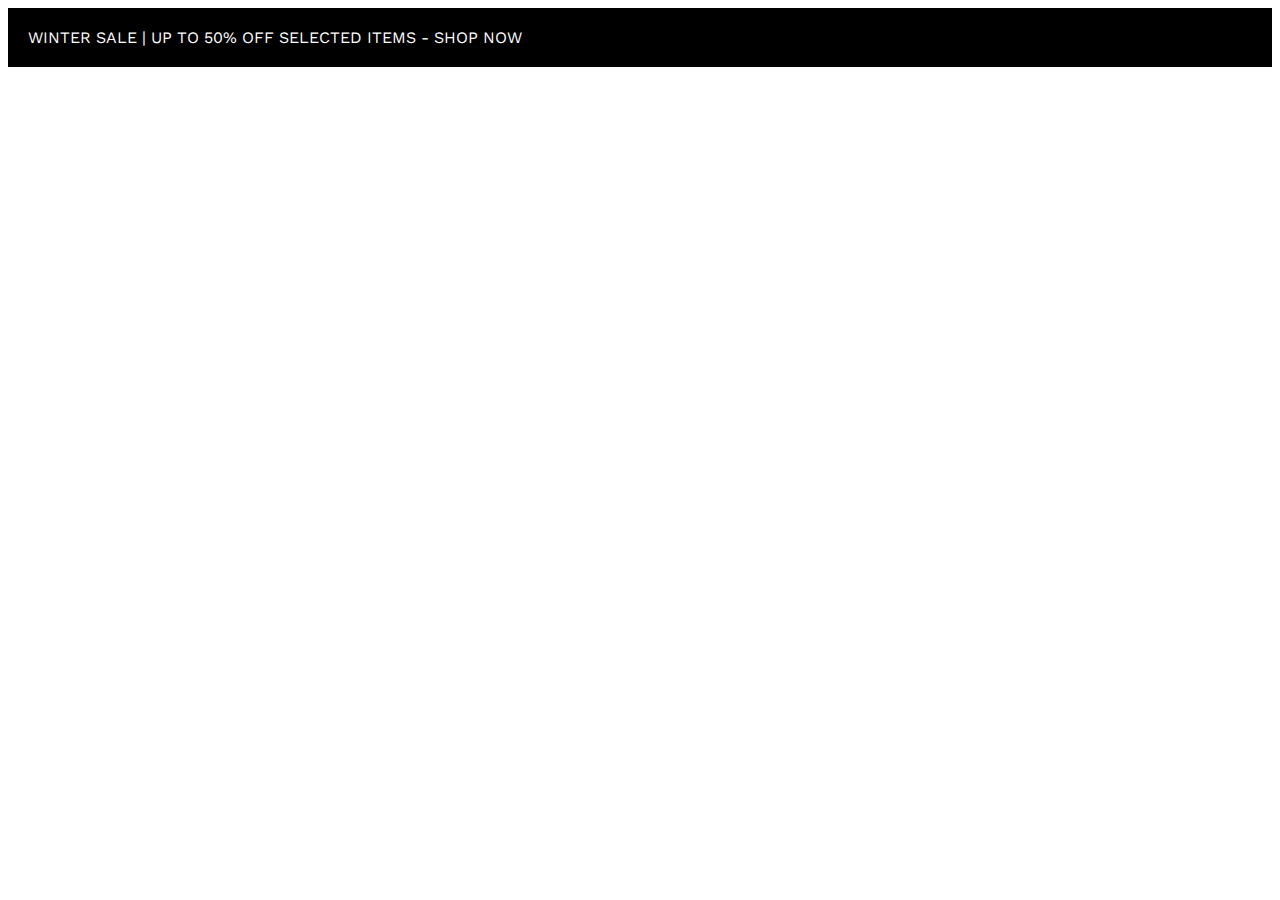
==== driverCards.html @ 0b95987c "Initial Commit" ====
<!DOCTYPE html>
<html lang="en">
<head>
    <meta charset="UTF-8">
    <meta name="viewport" content="width=device-width, initial-scale=1.0">
    <title>Driver Cards</title>
    <link rel="stylesheet" href="style.css" />
</head>
<body class="driverCardsHeader">
    <section class="sectionOne">
        <span>WINTER SALE | UP TO 50% OFF SELECTED ITEMS - SHOP NOW</span>
    </section>
    <section class="sectionTwo">

    </section>
</body>
</html>
---- style.css ----
@import url('https://fonts.googleapis.com/css2?family=Bebas+Neue&family=Work+Sans&display=swap');
@import url('https://fonts.googleapis.com/css2?family=Bebas+Neue&family=Open+Sans:wght@300&family=Work+Sans&display=swap');

* {
    font-family: 'Work Sans', sans-serif;
}

.indexBodyCls {
    background-image: url('/images/background.jpg');
    background-repeat: no-repeat;
}

.headerClass {
    display: flex;
}

.headerLogo {
    margin-top: -80px;
    margin-left: 18px;
}

.headerObj2 {
    margin-top: 35px;
    margin-left: 800px;
    text-decoration: none;
    font-size: 22px;
    color: white;
    height: 40px;
}

.headerObj3 {
    margin-top: 35px;
    margin-left: 70px;
    text-decoration: none;
    font-size: 22px;
    color: white;
    height: 40px;
}

.headerObj4 {
    margin-top: 35px;
    margin-left: 70px;
    text-decoration: none;
    font-size: 22px;
    color: white;
    height: 40px;
    /* text-decoration-color: none; */
}

.headerObj5 {
    margin-top: 35px;
    margin-left: 70px;
    text-decoration: none;
    font-size: 22px;
    color: white;
    height: 40px;
}

.headerObj6 {
    margin-top: 35px;
    margin-left: 70px;
    text-decoration: none;
    font-size: 22px;
    color: white;
    height: 40px;
}

.headerClass a:hover {
    color: rgb(153, 149, 149);
}

.shopArrow {
    margin-top: -39px;
    margin-left: 56px;
    font-size: 35px;
}

.aboutArrow{
    margin-top: -39px;
    margin-left: 65px;
    font-size: 35px;
}

.shopContent {
    display: none;
    position: absolute;
    /* width: 170px;
    height: 180px; */
    background-color: rgb(153, 149, 149);
    color: black;
    min-width: 100px;
    box-shadow: 0px 8px 16px 0px rgba(0, 0, 0, 0.2);
    margin-top: 5px;
    padding: 0px 0px 0px 0px;
    font-size: 17px;
    z-index: 1;
}

.headerObj3:hover .shopContent {
    display: block;
}

.aboutContent {
    display: none;
    position: absolute;
    background-color: rgb(153, 149, 149);
    color: black;
    min-width: 100px;
    box-shadow: 0px 8px 16px 0px rgba(0, 0, 0, 0.2);
    margin-top: 5px;
    padding: 0px 0px 0px 0px;
    font-size: 17px;
    z-index: 1;
}

.headerObj6:hover .aboutContent {
    display: block;
}

.quote1{
    margin-left: 150px;
    width: 500px;
    height: 200px;
    justify-content: left;
    background-color: transparent;
    opacity: .5;
    /* border-style: solid;
    border-width: 15px; */
    /* border-color: grey; */
    border-radius: 20px;
    font-family: 'Bebas Neue', sans-serif;
    font-size: 35px;
    color: rgb(255, 253, 251);
    text-transform: uppercase;
}

.partnersBodyCls{
    background-image: url('/images/background2.png');
    background-repeat: no-repeat;
    position: absolute;
}

.partnersDiv{
    background-color: black;
    margin-left: 250px;
    margin-top: -130px;
    width: 1300px;
    height: 880px;
    /* justify-content: center; */
    /* background-color: transparent; */
    opacity: .9;
    /* border-style: solid;
    border-width: 15px; */
    /* border-color: grey; */
    border-radius: 40px;
    /* font-family: 'Bebas Neue', sans-serif; */
    font-size: 35px;
    color: rgb(243, 241, 240);
}

.titlePartnercls{
    text-align: center;
    padding-top: 30px;
}

.titlePartnerLogo{
    padding-left: 490px;
}

.principalPartnercls{
    text-align: center;
}

.principalPartnerLogo{
    padding-left: 560px;
}

.teamPartnerscls{
    text-align: center;
}

.teamPartnersLogo{
    padding-left: 100px;
}

.shopContent p a{ 
    color: black;
    text-decoration: none;
}

.shopContent p{ 
    background-color: grey;
    padding: 10px;
    margin: -4px;
}

.shopContent p:hover{
    background-color: green;
}

.shopContent p a:hover{ 
    color: black;
    text-decoration: none;
}

.aboutContent p a {
    color: black;
    text-decoration: none;
}

.aboutContent p{ 
    background-color: grey;
    padding: 10px;
    margin: -4px;
}

.aboutContent p:hover{
    background-color: green;
}

.aboutContent p a:hover{
    color: black;
    text-decoration: none;
}

.sectionOne{
    margin: 0px 0px 0px 0px;
    padding: 20px;
    background-color: black;
    color: white;
}

.sectionTwo{
    background-image: url('/images/driverPoster.png');
    background-position: center;
    background-repeat: no-repeat;
}
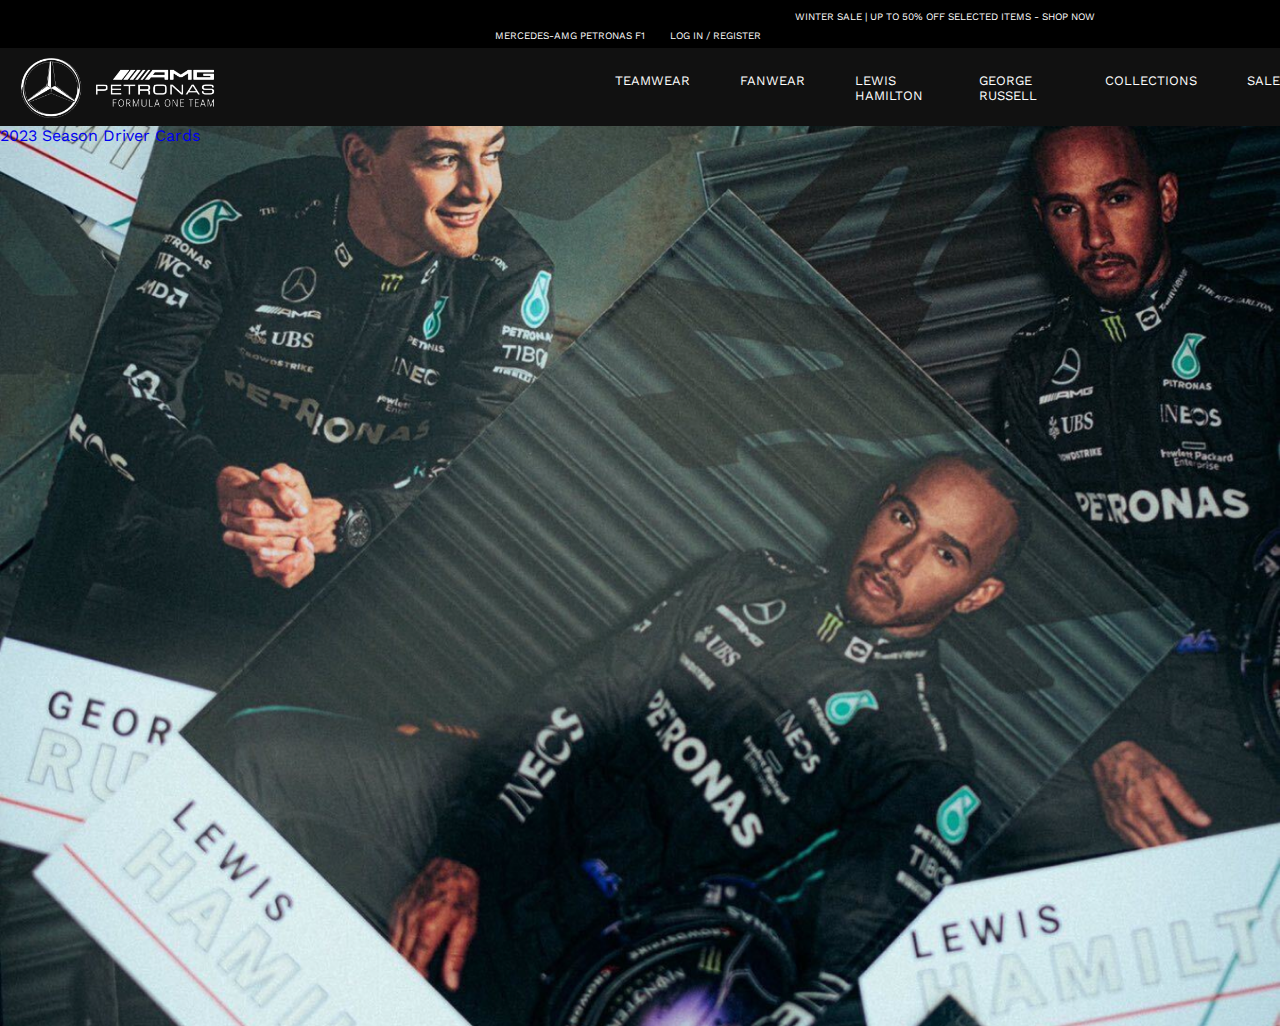
==== commit 415deb62: "Second Commit" ====
--- a/driverCards.html
+++ b/driverCards.html
@@ -5,13 +5,28 @@
     <meta name="viewport" content="width=device-width, initial-scale=1.0">
     <title>Driver Cards</title>
     <link rel="stylesheet" href="style.css" />
+    <link rel="preconnect" href="https://fonts.googleapis.com">
+    <link rel="preconnect" href="https://fonts.gstatic.com" crossorigin>
+    <link href="https://fonts.googleapis.com/css2?family=Work+Sans&display=swap" rel="stylesheet">
 </head>
 <body class="driverCardsHeader">
     <section class="sectionOne">
-        <span>WINTER SALE | UP TO 50% OFF SELECTED ITEMS - SHOP NOW</span>
+        <span class="sectionOneTitle"><a href="#winterSale">WINTER SALE | UP TO 50% OFF SELECTED ITEMS - SHOP NOW</a></span>
+        <span class="sectionOneMercedesF1Site"><a href="index.html" target="_blank">MERCEDES-AMG PETRONAS F1</a></span>
+        <span class="sectionOneLoginResgister"><a href="#loginregister">LOG IN / REGISTER</a></span>
     </section>
     <section class="sectionTwo">
-
+        <a class="sectionTwoMercLogo" href="#mercedesShopSite"><img src="/images/mercedeslogo.png" alt="merclogo" width="195" height="60"></a>
+        <a class="sectionTwoTeamwear" href="#teamwear">TEAMWEAR</a>
+        <a class="sectionTwoFanwear" href="#fanwear">FANWEAR</a>
+        <a class="sectionTwoLewishamilton" href="#lewishamiltonshop">LEWIS HAMILTON</a>
+        <a class="sectionTwoGeorgerussell" href="#georgerussellshop">GEORGE RUSSELL</a>
+        <a class="sectionTwoCollections" href="#collectionsshop">COLLECTIONS</a>
+        <a class="sectionTwoSale" href="#saleshop">SALE</a>
+        <!-- <input class="sectionShopSearch" type="text" placeholder="Search"> -->
+    </section>
+    <section class="sectionThree">
+        <a class="sectionThreedriverCardTitle" href="driverCards.html">2023 Season Driver Cards</a>
     </section>
 </body>
 </html>--- a/style.css
+++ b/style.css
@@ -15,13 +15,13 @@
 }
 
 .headerLogo {
-    margin-top: -80px;
+    margin-top: 20px;
     margin-left: 18px;
 }
 
 .headerObj2 {
     margin-top: 35px;
-    margin-left: 800px;
+    margin-left: 950px;
     text-decoration: none;
     font-size: 22px;
     color: white;
@@ -70,14 +70,14 @@
 }
 
 .shopArrow {
-    margin-top: -39px;
-    margin-left: 56px;
+    margin-top: -24px;
+    margin-left: 59px;
     font-size: 35px;
 }
 
 .aboutArrow{
-    margin-top: -39px;
-    margin-left: 65px;
+    margin-top: -24px;
+    margin-left: 67px;
     font-size: 35px;
 }
 
@@ -90,7 +90,7 @@
     color: black;
     min-width: 100px;
     box-shadow: 0px 8px 16px 0px rgba(0, 0, 0, 0.2);
-    margin-top: 5px;
+    margin-top: -5px;
     padding: 0px 0px 0px 0px;
     font-size: 17px;
     z-index: 1;
@@ -107,7 +107,7 @@
     color: black;
     min-width: 100px;
     box-shadow: 0px 8px 16px 0px rgba(0, 0, 0, 0.2);
-    margin-top: 5px;
+    margin-top: -5px;
     padding: 0px 0px 0px 0px;
     font-size: 17px;
     z-index: 1;
@@ -118,6 +118,7 @@
 }
 
 .quote1{
+    margin-top: 120px;
     margin-left: 150px;
     width: 500px;
     height: 200px;
@@ -142,10 +143,10 @@
 
 .partnersDiv{
     background-color: black;
-    margin-left: 250px;
-    margin-top: -130px;
+    margin-left: 300px;
+    margin-top: -40px;
     width: 1300px;
-    height: 880px;
+    height: 870px;
     /* justify-content: center; */
     /* background-color: transparent; */
     opacity: .9;
@@ -223,16 +224,115 @@
     text-decoration: none;
 }
 
+.driverCardsHeader{
+    margin: 0px;
+}
+
 .sectionOne{
     margin: 0px 0px 0px 0px;
-    padding: 20px;
+    padding: 5px;
     background-color: black;
     color: white;
+    /* text-align: center; */
+}
+
+.sectionOneTitle a{
+    text-decoration: none;
+    font-size: 10px;
+    color: white;
+    margin-left: 790px;
+}
+
+.sectionOneMercedesF1Site a{
+    text-decoration: none;
+    font-size: 10px;
+    color: white;
+    margin-left: 490px;
+}
+
+.sectionOneLoginResgister a{
+    text-decoration: none;
+    font-size: 10px;
+    color: white;
+    margin-left: 20px;
 }
 
 .sectionTwo{
+    display: flex;
+    background-color: rgb(17,17,17);
+    padding-bottom: 5px;
+    font-size: 13px;
+}
+
+.sectionTwoMercLogo{
+    /* padding: 30px; */
+    margin-top: 10px;
+    margin-left: 20px;
+}
+
+.sectionTwoTeamwear{
+    text-decoration: none;
+    color: white;
+    /* padding: 30px */
+    margin-top: 25px ;
+    margin-left: 400px;
+}
+
+.sectionTwoFanwear {
+    text-decoration: none;
+    color: white;
+    /* padding: 30px; */
+    margin-top: 25px;
+    margin-left: 50px;
+}
+
+.sectionTwoLewishamilton{
+    text-decoration: none;
+    color: white;
+    /* padding: 30px */
+    margin-top: 25px;
+    margin-left: 50px;
+}
+
+.sectionTwoGeorgerussell{
+    text-decoration: none;
+    color: white;
+    /* padding: 30px */
+    margin-top: 25px;
+    margin-left: 50px;
+}
+
+.sectionTwoCollections{
+    text-decoration: none;
+    color: white;
+    /* padding: 30px */
+    margin-top: 25px;
+    margin-left: 50px;
+}
+
+.sectionTwoSale{
+    text-decoration: none;
+    color: white;
+    /* padding: 30px */
+    margin-top: 25px;
+    margin-left: 50px;
+}
+
+/* .sectionShopSearch{
+    text-decoration: none;
+    margin-left: 100px;
+    padding-top: -20px;
+} */
+
+.sectionThree {
     background-image: url('/images/driverPoster.png');
-    background-position: center;
     background-repeat: no-repeat;
-}
-
+    background-size: 100vw;
+    height: 100vh;
+}
+
+.sectionThreedriverCardTitle{
+    font-family: 'Work Sans', sans-serif;
+    text-decoration: none;
+    text-align: center;
+}